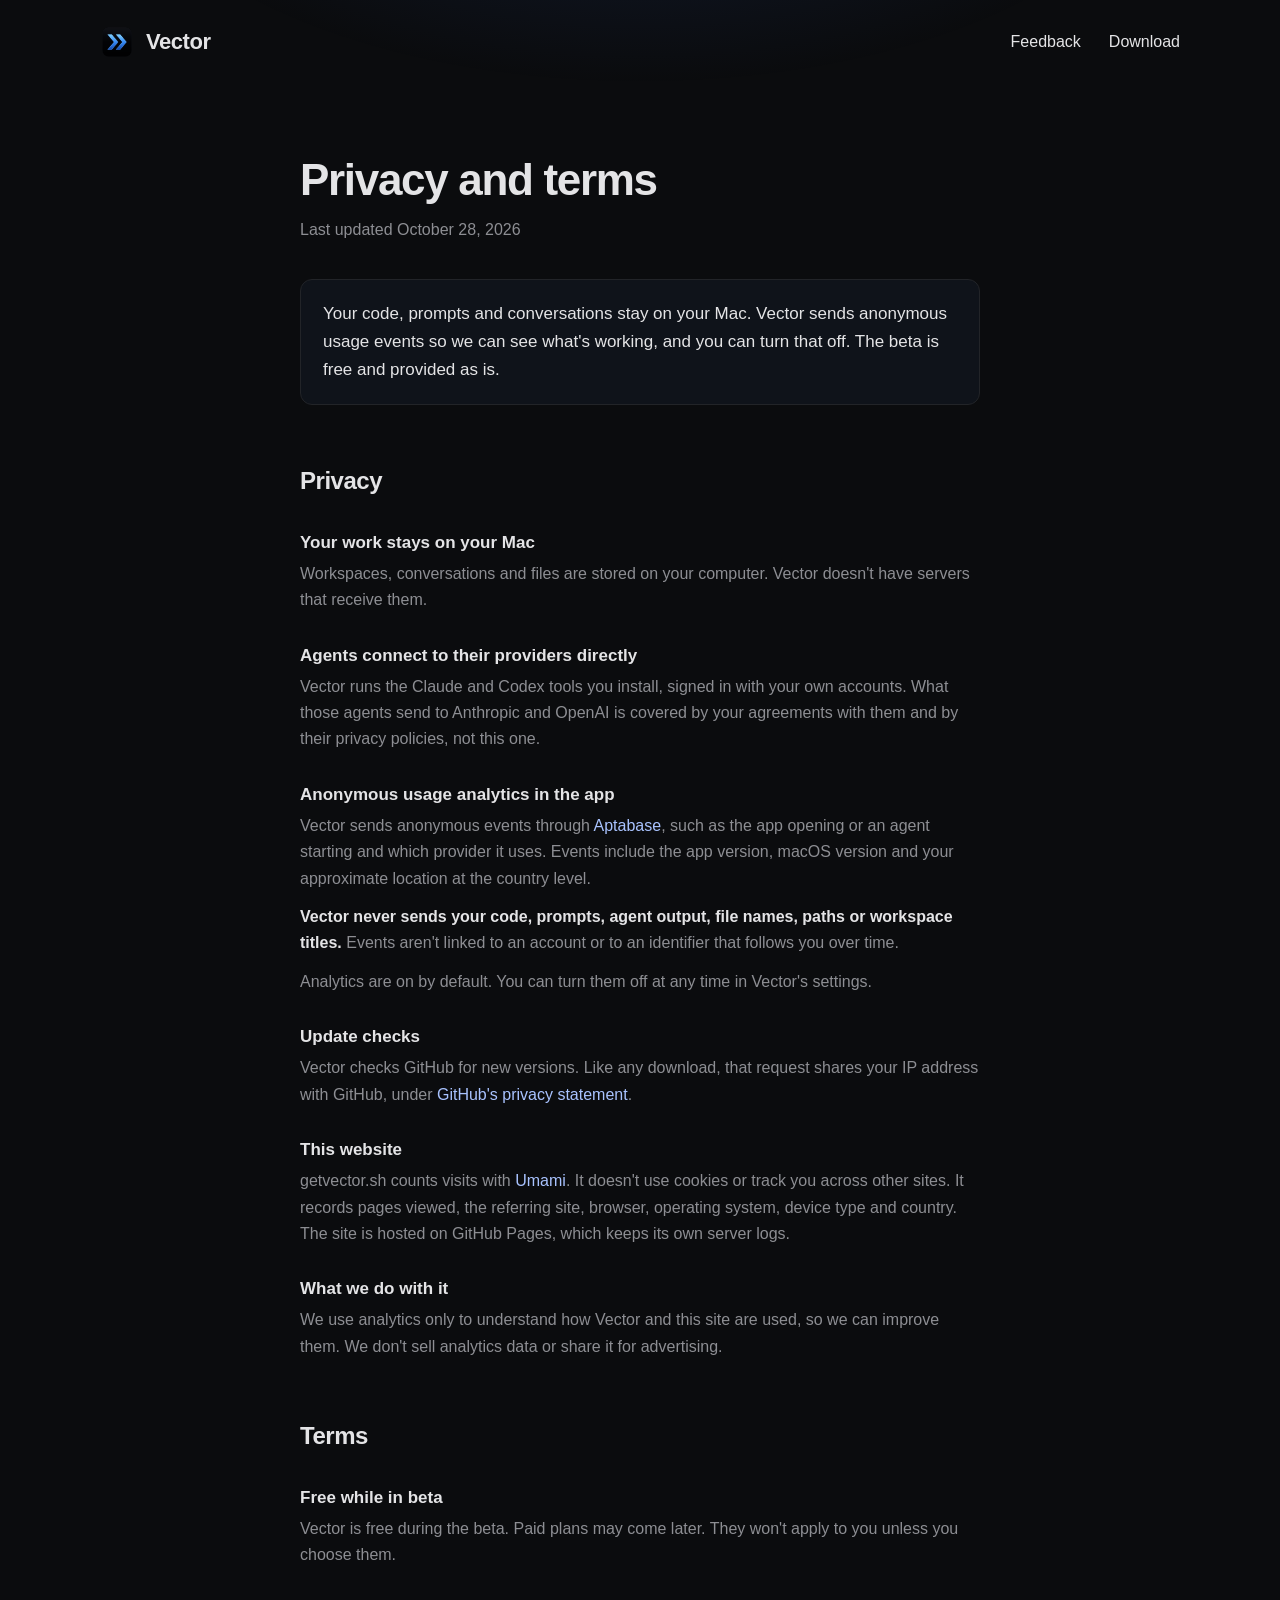
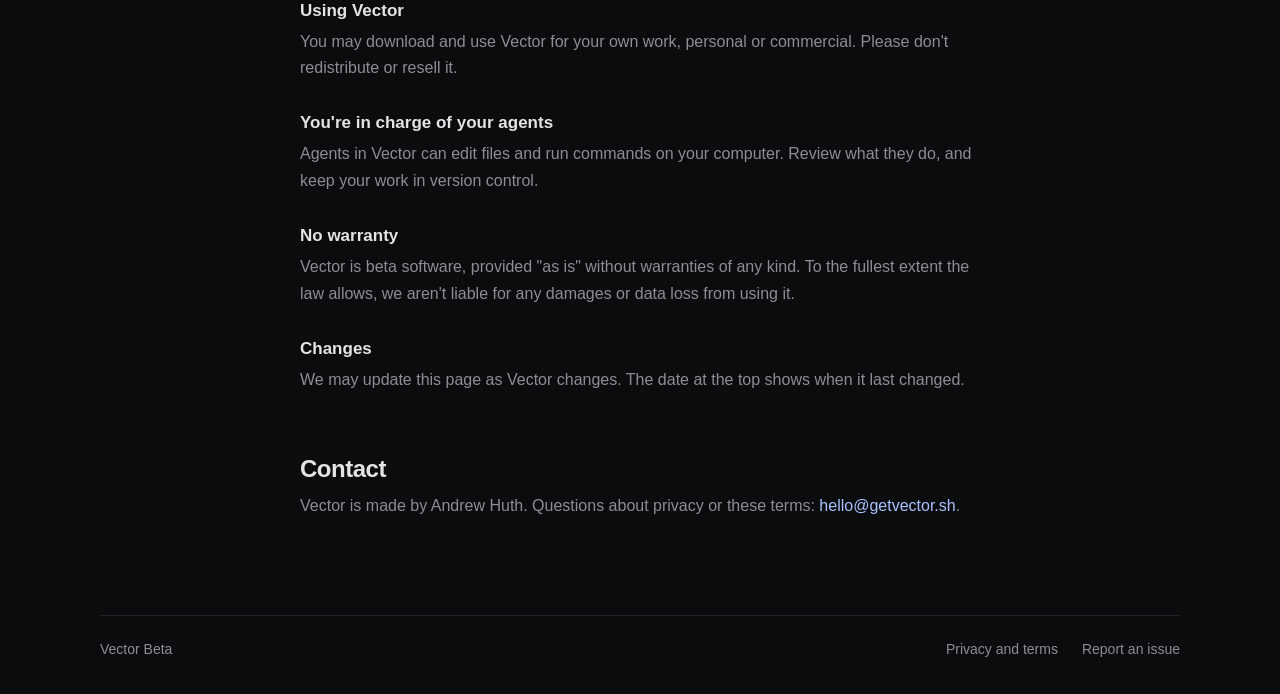
==== privacy.html @ b8bad0f2 "Add privacy page" ====
<!doctype html>
<html lang="en">
<head>
  <meta charset="utf-8">
  <meta name="viewport" content="width=device-width, initial-scale=1">
  <title>Privacy and terms — Vector</title>
  <meta name="theme-color" content="#0b0c0e">
  <link rel="icon" type="image/png" href="assets/favicon.png">
  <link rel="apple-touch-icon" href="assets/apple-touch-icon.png">
  <style>
    :root {
      --bg: #0b0c0e;
      --border: #222428;
      --text: #e4e4e6;
      --muted: #8d8e93;
      --link: #a9c3ff;
    }

    * { box-sizing: border-box; }

    html { color-scheme: dark; }

    body {
      margin: 0;
      background: var(--bg);
      color: var(--text);
      font: 16px/1.65 -apple-system, BlinkMacSystemFont, "Inter", "Helvetica Neue", sans-serif;
      -webkit-font-smoothing: antialiased;
    }

    body::before {
      content: "";
      position: fixed;
      inset: -20vh -10vw auto;
      height: 70vh;
      background: radial-gradient(50% 60% at 50% 0%, rgb(56 110 230 / 0.16), transparent 70%);
      pointer-events: none;
      z-index: -1;
    }

    a { color: inherit; text-decoration: none; }

    .wrap {
      width: min(1080px, 100% - 48px);
      margin: 0 auto;
    }

    nav {
      display: flex;
      align-items: center;
      justify-content: space-between;
      padding: 24px 0;
      font-size: 16px;
    }
    .brand {
      display: flex;
      align-items: center;
      gap: 12px;
      font-size: 22px;
      font-weight: 650;
      letter-spacing: -0.02em;
    }
    .brand img { width: 34px; height: 34px; }
    nav .links { display: flex; gap: 28px; font-weight: 500; }
    nav .links a:hover { color: var(--link); }

    main {
      max-width: 680px;
      margin: 0 auto;
      padding: 72px 0 96px;
    }
    h1 {
      margin: 0;
      font-size: clamp(34px, 5vw, 44px);
      line-height: 1.1;
      font-weight: 650;
      letter-spacing: -0.03em;
    }
    .updated { margin: 12px 0 0; color: var(--muted); }
    .summary {
      margin: 36px 0 0;
      padding: 20px 22px;
      border: 1px solid var(--border);
      border-radius: 12px;
      background: rgb(103 151 255 / 0.05);
      color: var(--text);
      font-size: 17px;
    }
    h2 {
      margin: 56px 0 4px;
      font-size: 24px;
      font-weight: 650;
      letter-spacing: -0.02em;
    }
    h3 {
      margin: 28px 0 4px;
      font-size: 17px;
      font-weight: 600;
    }
    p { margin: 0; color: var(--muted); }
    p + p { margin-top: 12px; }
    p strong { color: var(--text); font-weight: 550; }
    main a { color: var(--link); }
    main a:hover { text-decoration: underline; }

    footer {
      display: flex;
      justify-content: space-between;
      padding: 22px 0 32px;
      border-top: 1px solid var(--border);
      color: var(--muted);
      font-size: 14px;
    }
    footer a:hover { color: var(--text); }
    footer .links { display: flex; gap: 24px; }

    @media (max-width: 760px) {
      main { padding-top: 40px; }
      nav .links a:not(:last-child) { display: none; }
    }
  </style>
</head>
<body>
  <div class="wrap">
    <nav>
      <a class="brand" href="/"><img src="assets/vector-icon.png" alt="">Vector</a>
      <div class="links">
        <a href="https://github.com/ahuth/vector-issues/issues">Feedback</a>
        <a href="https://github.com/ahuth/vector-issues/releases/latest">Download</a>
      </div>
    </nav>

    <main>
      <h1>Privacy and terms</h1>
      <p class="updated">Last updated October 28, 2026</p>

      <p class="summary">Your code, prompts and conversations stay on your Mac. Vector sends anonymous usage events so we can see what's working, and you can turn that off. The beta is free and provided as is.</p>

      <h2>Privacy</h2>

      <h3>Your work stays on your Mac</h3>
      <p>Workspaces, conversations and files are stored on your computer. Vector doesn't have servers that receive them.</p>

      <h3>Agents connect to their providers directly</h3>
      <p>Vector runs the Claude and Codex tools you install, signed in with your own accounts. What those agents send to Anthropic and OpenAI is covered by your agreements with them and by their privacy policies, not this one.</p>

      <h3>Anonymous usage analytics in the app</h3>
      <p>Vector sends anonymous events through <a href="https://aptabase.com">Aptabase</a>, such as the app opening or an agent starting and which provider it uses. Events include the app version, macOS version and your approximate location at the country level.</p>
      <p><strong>Vector never sends your code, prompts, agent output, file names, paths or workspace titles.</strong> Events aren't linked to an account or to an identifier that follows you over time.</p>
      <p>Analytics are on by default. You can turn them off at any time in Vector's settings.</p>

      <h3>Update checks</h3>
      <p>Vector checks GitHub for new versions. Like any download, that request shares your IP address with GitHub, under <a href="https://docs.github.com/site-policy/privacy-policies/github-general-privacy-statement">GitHub's privacy statement</a>.</p>

      <h3>This website</h3>
      <p>getvector.sh counts visits with <a href="https://umami.is">Umami</a>. It doesn't use cookies or track you across other sites. It records pages viewed, the referring site, browser, operating system, device type and country. The site is hosted on GitHub Pages, which keeps its own server logs.</p>

      <h3>What we do with it</h3>
      <p>We use analytics only to understand how Vector and this site are used, so we can improve them. We don't sell analytics data or share it for advertising.</p>

      <h2>Terms</h2>

      <h3>Free while in beta</h3>
      <p>Vector is free during the beta. Paid plans may come later. They won't apply to you unless you choose them.</p>

      <h3>Using Vector</h3>
      <p>You may download and use Vector for your own work, personal or commercial. Please don't redistribute or resell it.</p>

      <h3>You're in charge of your agents</h3>
      <p>Agents in Vector can edit files and run commands on your computer. Review what they do, and keep your work in version control.</p>

      <h3>No warranty</h3>
      <p>Vector is beta software, provided "as is" without warranties of any kind. To the fullest extent the law allows, we aren't liable for any damages or data loss from using it.</p>

      <h3>Changes</h3>
      <p>We may update this page as Vector changes. The date at the top shows when it last changed.</p>

      <h2>Contact</h2>
      <p>Vector is made by Andrew Huth. Questions about privacy or these terms: <a href="mailto:hello@getvector.sh">hello@getvector.sh</a>.</p>
    </main>

    <footer>
      <span>Vector Beta</span>
      <span class="links">
        <a href="privacy.html">Privacy and terms</a>
        <a href="https://github.com/ahuth/vector-issues/issues">Report an issue</a>
      </span>
    </footer>
  </div>
</body>
</html>
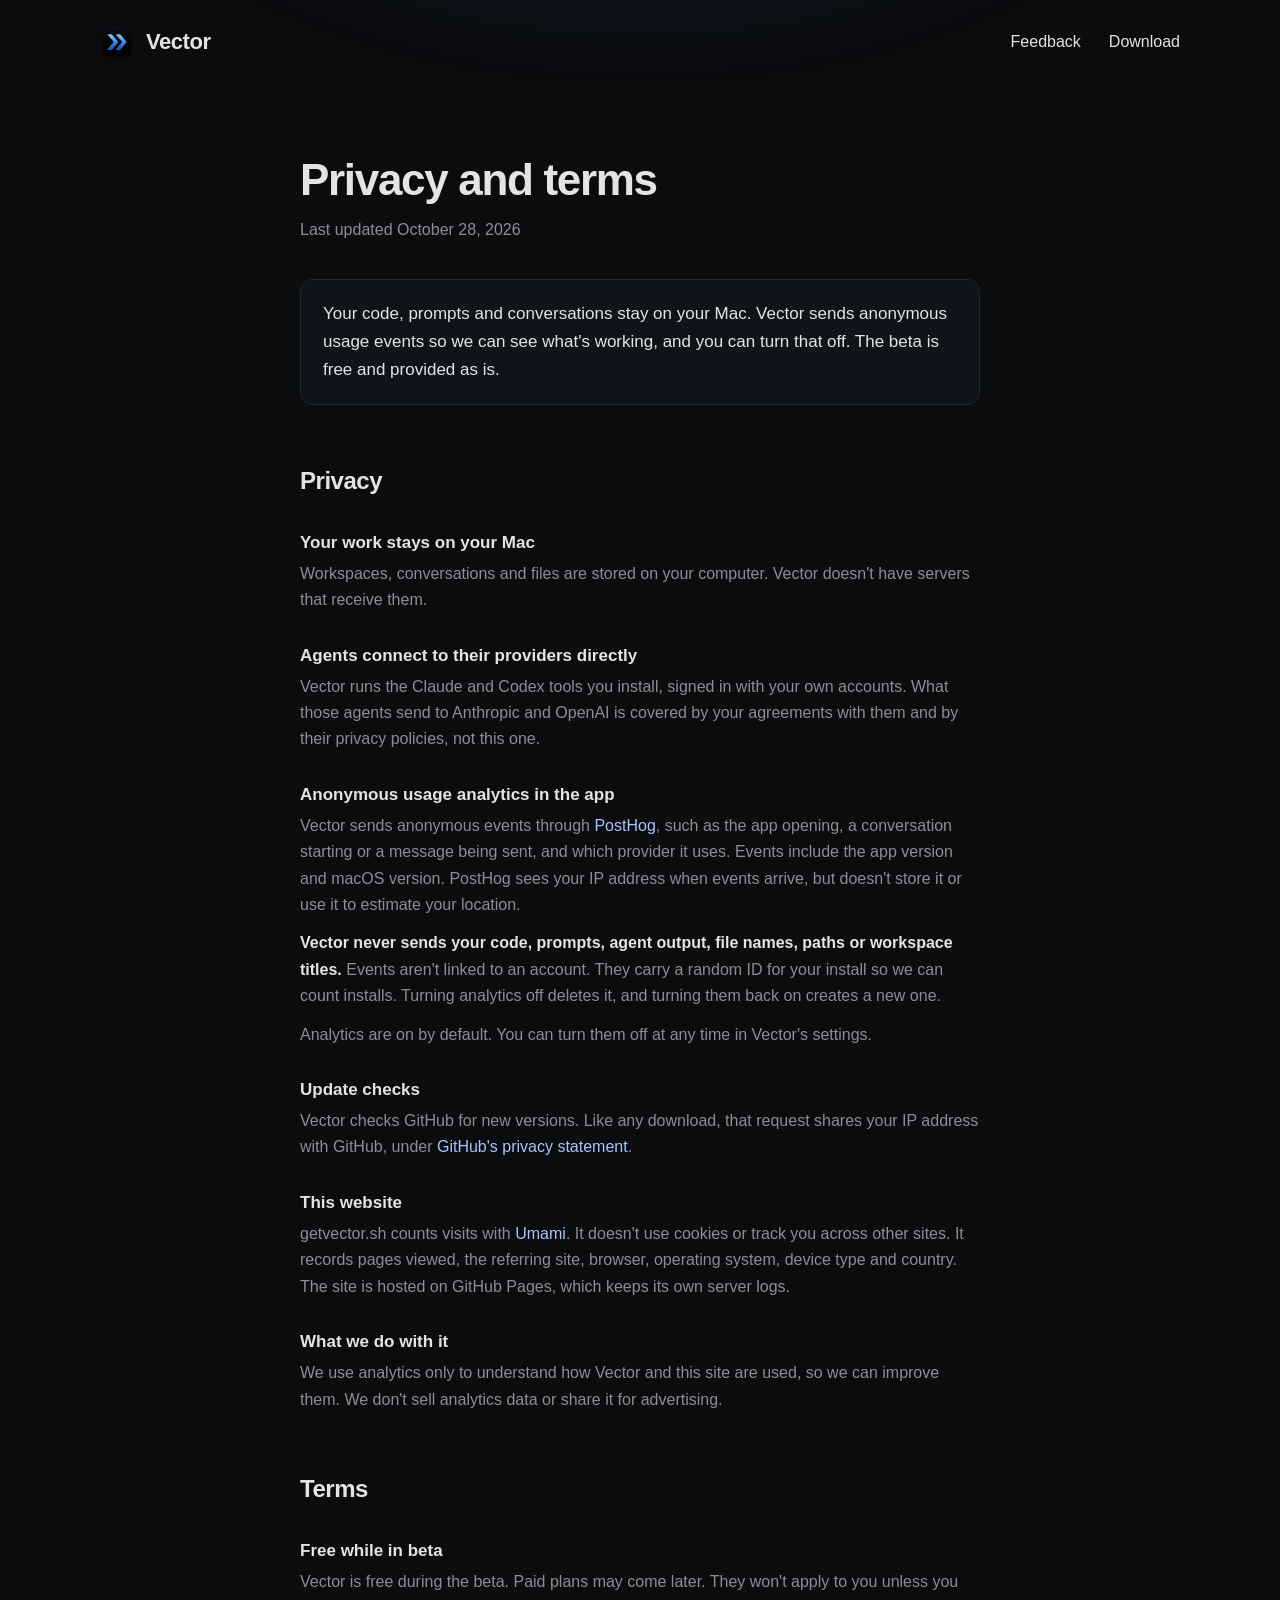
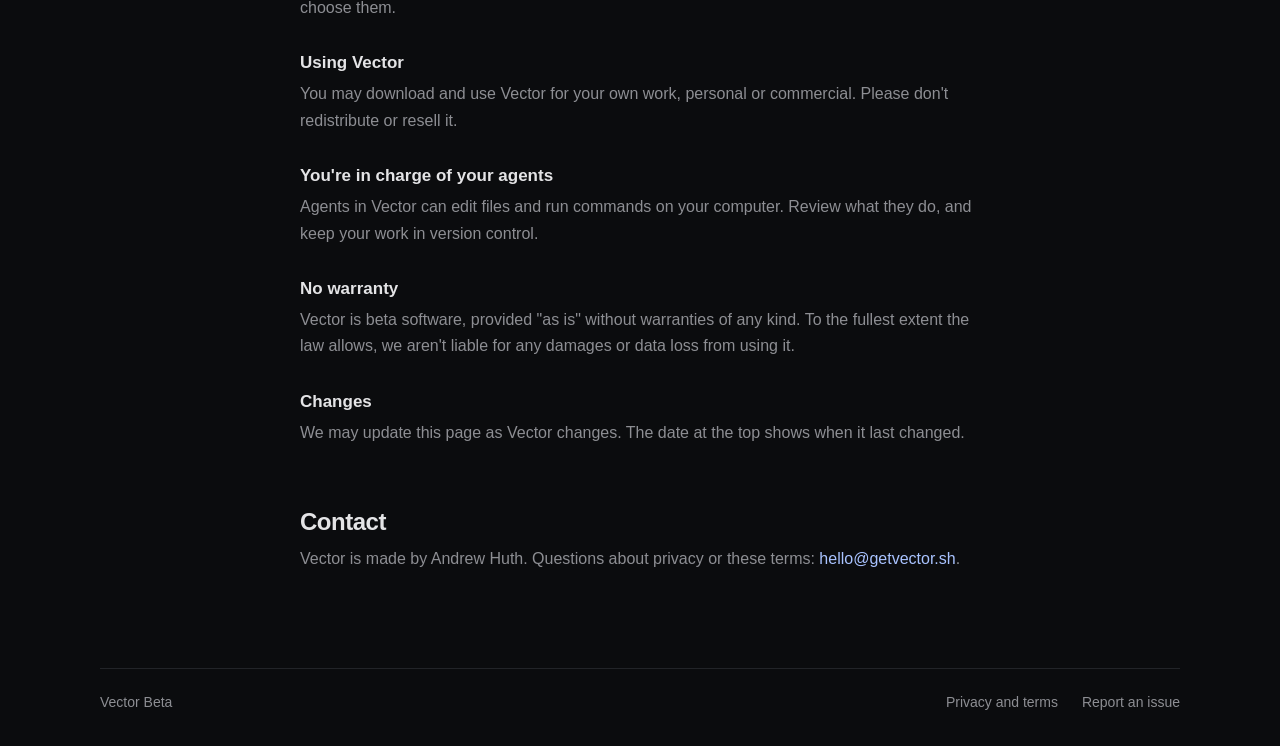
==== commit a47382ba: "Update analytics reference from Aptabase to Posthog" ====
--- a/privacy.html
+++ b/privacy.html
@@ -7,6 +7,7 @@
   <meta name="theme-color" content="#0b0c0e">
   <link rel="icon" type="image/png" href="assets/favicon.png">
   <link rel="apple-touch-icon" href="assets/apple-touch-icon.png">
+  <script defer src="https://cloud.umami.is/script.js" data-website-id="5d0c9b34-1b9f-4ce7-8a6b-b1e84175d717" data-domains="getvector.sh"></script>
   <style>
     :root {
       --bg: #0b0c0e;
@@ -145,8 +146,8 @@
       <p>Vector runs the Claude and Codex tools you install, signed in with your own accounts. What those agents send to Anthropic and OpenAI is covered by your agreements with them and by their privacy policies, not this one.</p>
 
       <h3>Anonymous usage analytics in the app</h3>
-      <p>Vector sends anonymous events through <a href="https://aptabase.com">Aptabase</a>, such as the app opening or an agent starting and which provider it uses. Events include the app version, macOS version and your approximate location at the country level.</p>
-      <p><strong>Vector never sends your code, prompts, agent output, file names, paths or workspace titles.</strong> Events aren't linked to an account or to an identifier that follows you over time.</p>
+      <p>Vector sends anonymous events through <a href="https://posthog.com">PostHog</a>, such as the app opening, a conversation starting or a message being sent, and which provider it uses. Events include the app version and macOS version. PostHog sees your IP address when events arrive, but doesn't store it or use it to estimate your location.</p>
+      <p><strong>Vector never sends your code, prompts, agent output, file names, paths or workspace titles.</strong> Events aren't linked to an account. They carry a random ID for your install so we can count installs. Turning analytics off deletes it, and turning them back on creates a new one.</p>
       <p>Analytics are on by default. You can turn them off at any time in Vector's settings.</p>
 
       <h3>Update checks</h3>
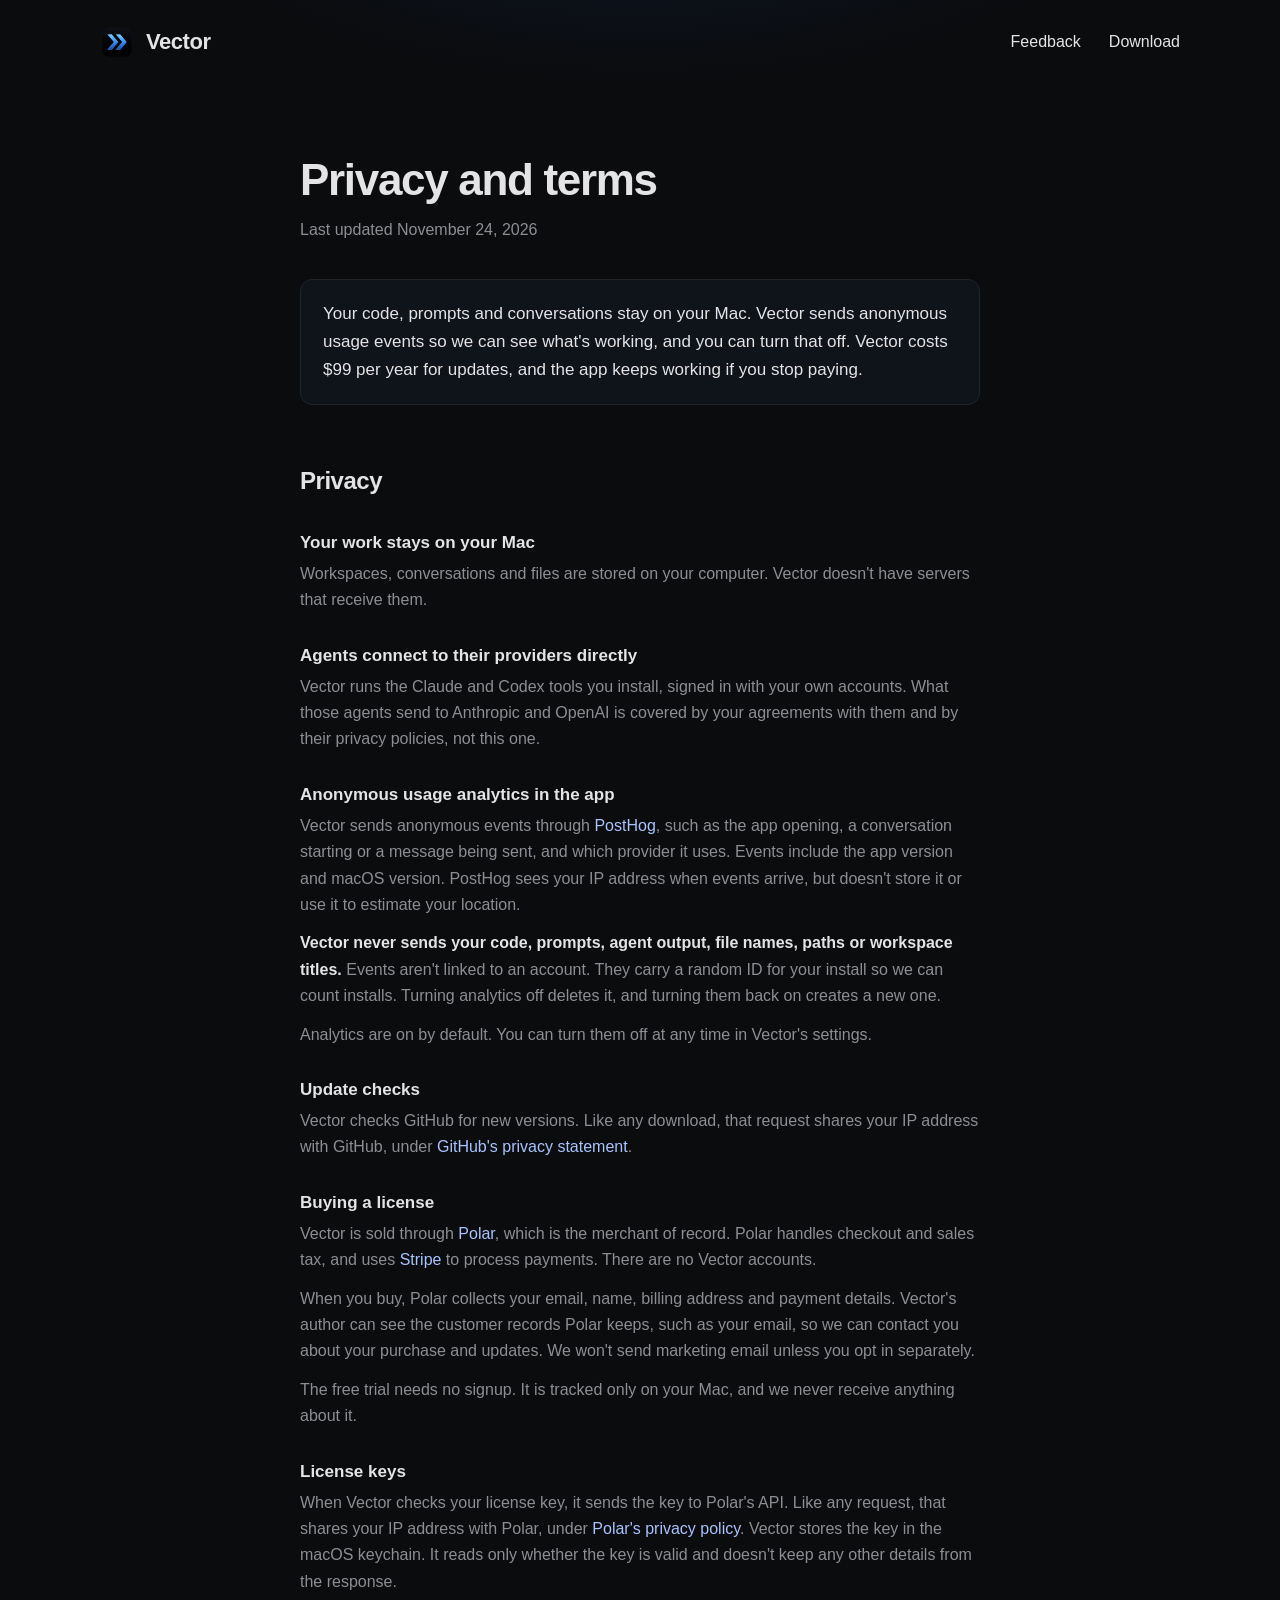
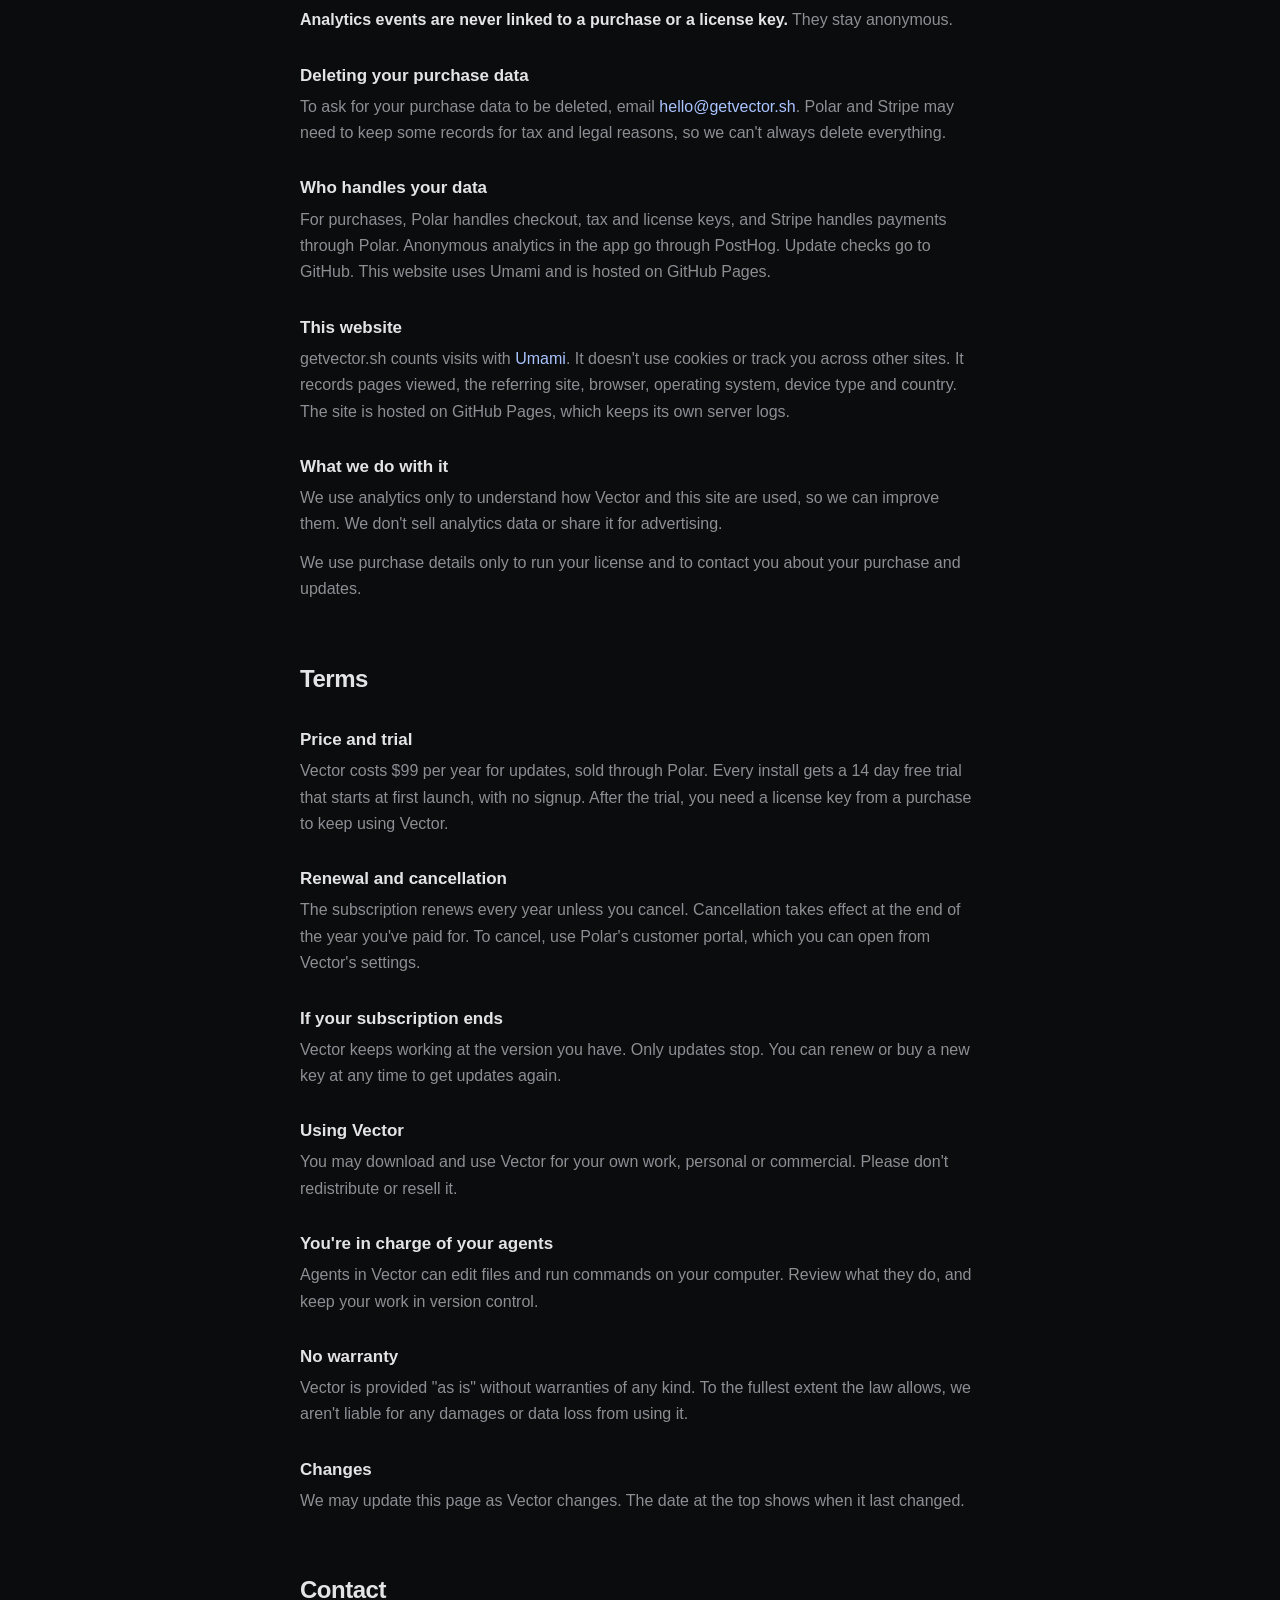
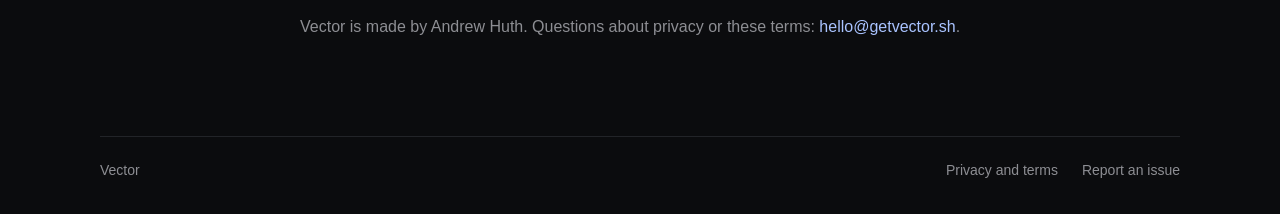
==== commit 92f01df1: "Present Vector as a paid product with a 14 day free trial Drops the beta label, adds Buy links to th" ====
--- a/privacy.html
+++ b/privacy.html
@@ -133,9 +133,9 @@
 
     <main>
       <h1>Privacy and terms</h1>
-      <p class="updated">Last updated October 28, 2026</p>
-
-      <p class="summary">Your code, prompts and conversations stay on your Mac. Vector sends anonymous usage events so we can see what's working, and you can turn that off. The beta is free and provided as is.</p>
+      <p class="updated">Last updated November 24, 2026</p>
+
+      <p class="summary">Your code, prompts and conversations stay on your Mac. Vector sends anonymous usage events so we can see what's working, and you can turn that off. Vector costs $99 per year for updates, and the app keeps working if you stop paying.</p>
 
       <h2>Privacy</h2>
 
@@ -153,16 +153,38 @@
       <h3>Update checks</h3>
       <p>Vector checks GitHub for new versions. Like any download, that request shares your IP address with GitHub, under <a href="https://docs.github.com/site-policy/privacy-policies/github-general-privacy-statement">GitHub's privacy statement</a>.</p>
 
+      <h3>Buying a license</h3>
+      <p>Vector is sold through <a href="https://polar.sh">Polar</a>, which is the merchant of record. Polar handles checkout and sales tax, and uses <a href="https://stripe.com">Stripe</a> to process payments. There are no Vector accounts.</p>
+      <p>When you buy, Polar collects your email, name, billing address and payment details. Vector's author can see the customer records Polar keeps, such as your email, so we can contact you about your purchase and updates. We won't send marketing email unless you opt in separately.</p>
+      <p>The free trial needs no signup. It is tracked only on your Mac, and we never receive anything about it.</p>
+
+      <h3>License keys</h3>
+      <p>When Vector checks your license key, it sends the key to Polar's API. Like any request, that shares your IP address with Polar, under <a href="https://polar.sh/legal/privacy">Polar's privacy policy</a>. Vector stores the key in the macOS keychain. It reads only whether the key is valid and doesn't keep any other details from the response.</p>
+      <p><strong>Analytics events are never linked to a purchase or a license key.</strong> They stay anonymous.</p>
+
+      <h3>Deleting your purchase data</h3>
+      <p>To ask for your purchase data to be deleted, email <a href="mailto:hello@getvector.sh">hello@getvector.sh</a>. Polar and Stripe may need to keep some records for tax and legal reasons, so we can't always delete everything.</p>
+
+      <h3>Who handles your data</h3>
+      <p>For purchases, Polar handles checkout, tax and license keys, and Stripe handles payments through Polar. Anonymous analytics in the app go through PostHog. Update checks go to GitHub. This website uses Umami and is hosted on GitHub Pages.</p>
+
       <h3>This website</h3>
       <p>getvector.sh counts visits with <a href="https://umami.is">Umami</a>. It doesn't use cookies or track you across other sites. It records pages viewed, the referring site, browser, operating system, device type and country. The site is hosted on GitHub Pages, which keeps its own server logs.</p>
 
       <h3>What we do with it</h3>
       <p>We use analytics only to understand how Vector and this site are used, so we can improve them. We don't sell analytics data or share it for advertising.</p>
+      <p>We use purchase details only to run your license and to contact you about your purchase and updates.</p>
 
       <h2>Terms</h2>
 
-      <h3>Free while in beta</h3>
-      <p>Vector is free during the beta. Paid plans may come later. They won't apply to you unless you choose them.</p>
+      <h3>Price and trial</h3>
+      <p>Vector costs $99 per year for updates, sold through Polar. Every install gets a 14 day free trial that starts at first launch, with no signup. After the trial, you need a license key from a purchase to keep using Vector.</p>
+
+      <h3>Renewal and cancellation</h3>
+      <p>The subscription renews every year unless you cancel. Cancellation takes effect at the end of the year you've paid for. To cancel, use Polar's customer portal, which you can open from Vector's settings.</p>
+
+      <h3>If your subscription ends</h3>
+      <p>Vector keeps working at the version you have. Only updates stop. You can renew or buy a new key at any time to get updates again.</p>
 
       <h3>Using Vector</h3>
       <p>You may download and use Vector for your own work, personal or commercial. Please don't redistribute or resell it.</p>
@@ -171,7 +193,7 @@
       <p>Agents in Vector can edit files and run commands on your computer. Review what they do, and keep your work in version control.</p>
 
       <h3>No warranty</h3>
-      <p>Vector is beta software, provided "as is" without warranties of any kind. To the fullest extent the law allows, we aren't liable for any damages or data loss from using it.</p>
+      <p>Vector is provided "as is" without warranties of any kind. To the fullest extent the law allows, we aren't liable for any damages or data loss from using it.</p>
 
       <h3>Changes</h3>
       <p>We may update this page as Vector changes. The date at the top shows when it last changed.</p>
@@ -181,7 +203,7 @@
     </main>
 
     <footer>
-      <span>Vector Beta</span>
+      <span>Vector</span>
       <span class="links">
         <a href="privacy.html">Privacy and terms</a>
         <a href="https://github.com/ahuth/vector-issues/issues">Report an issue</a>
